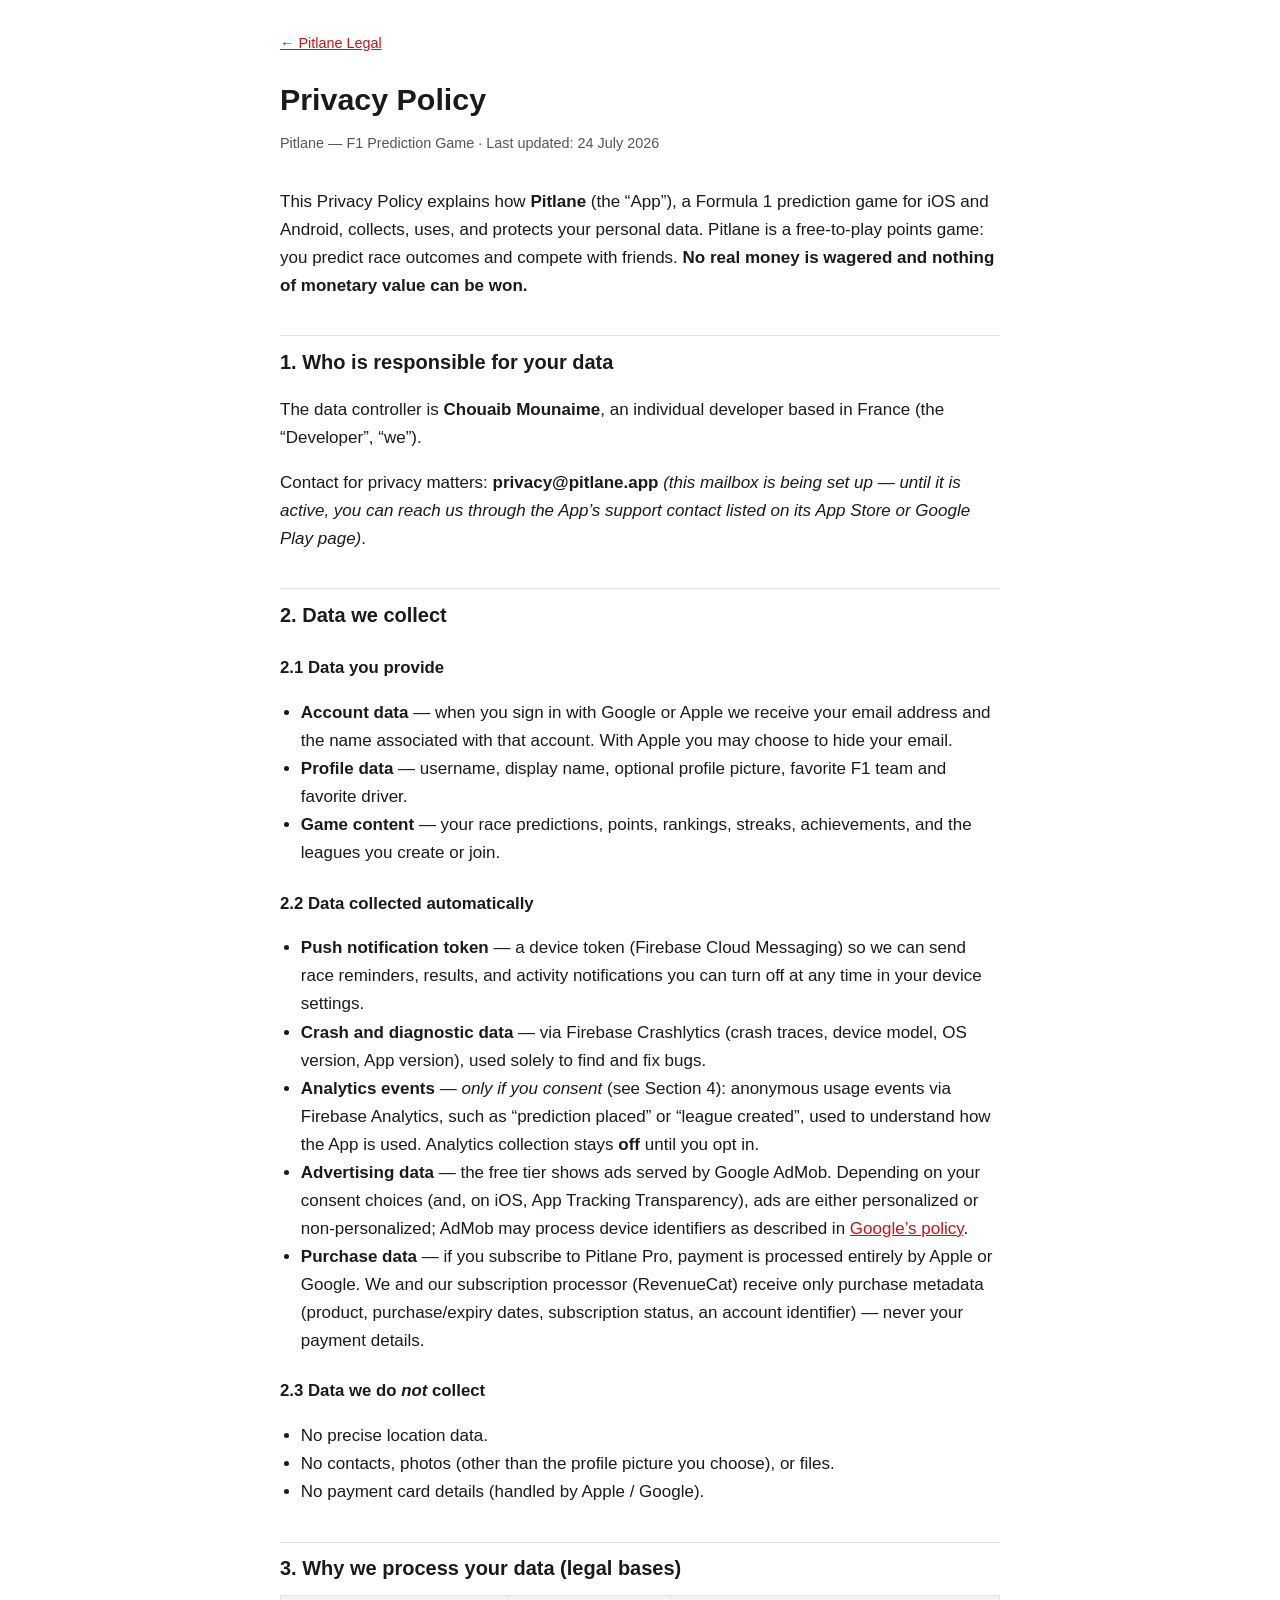
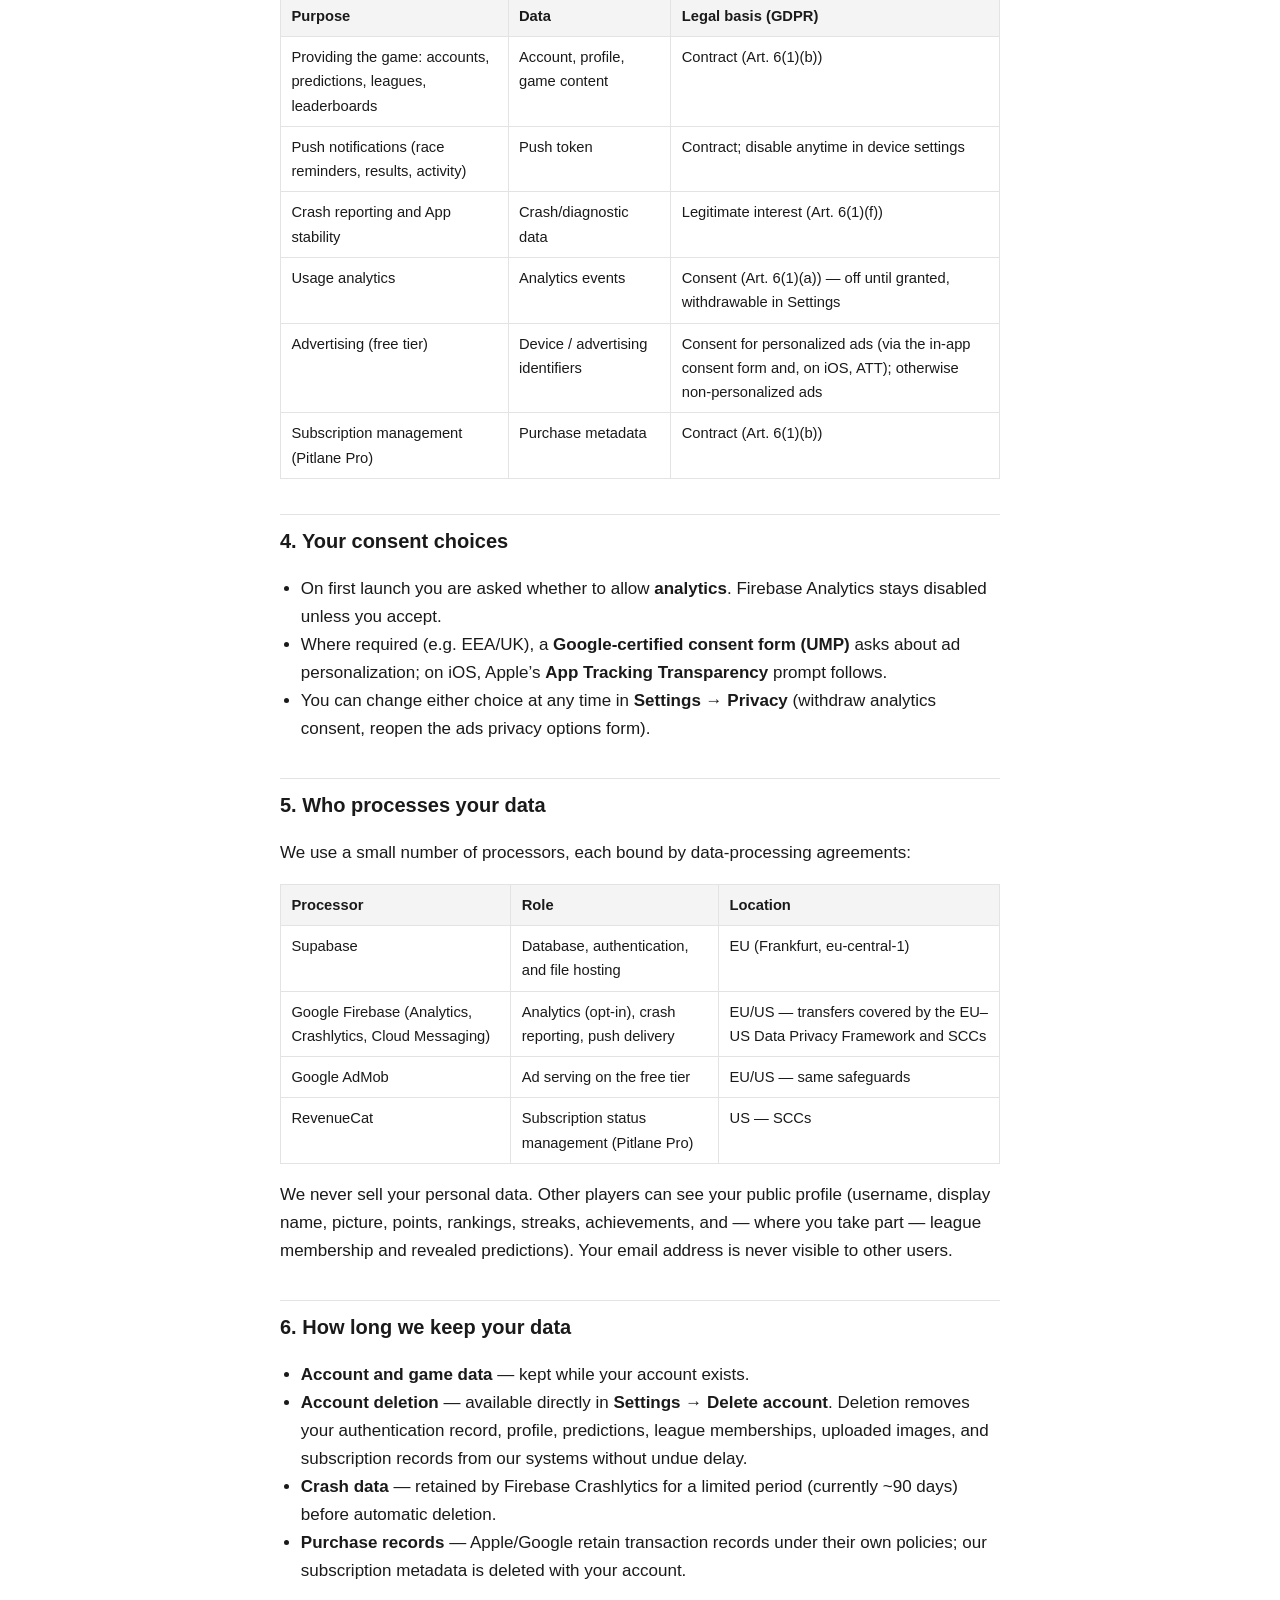
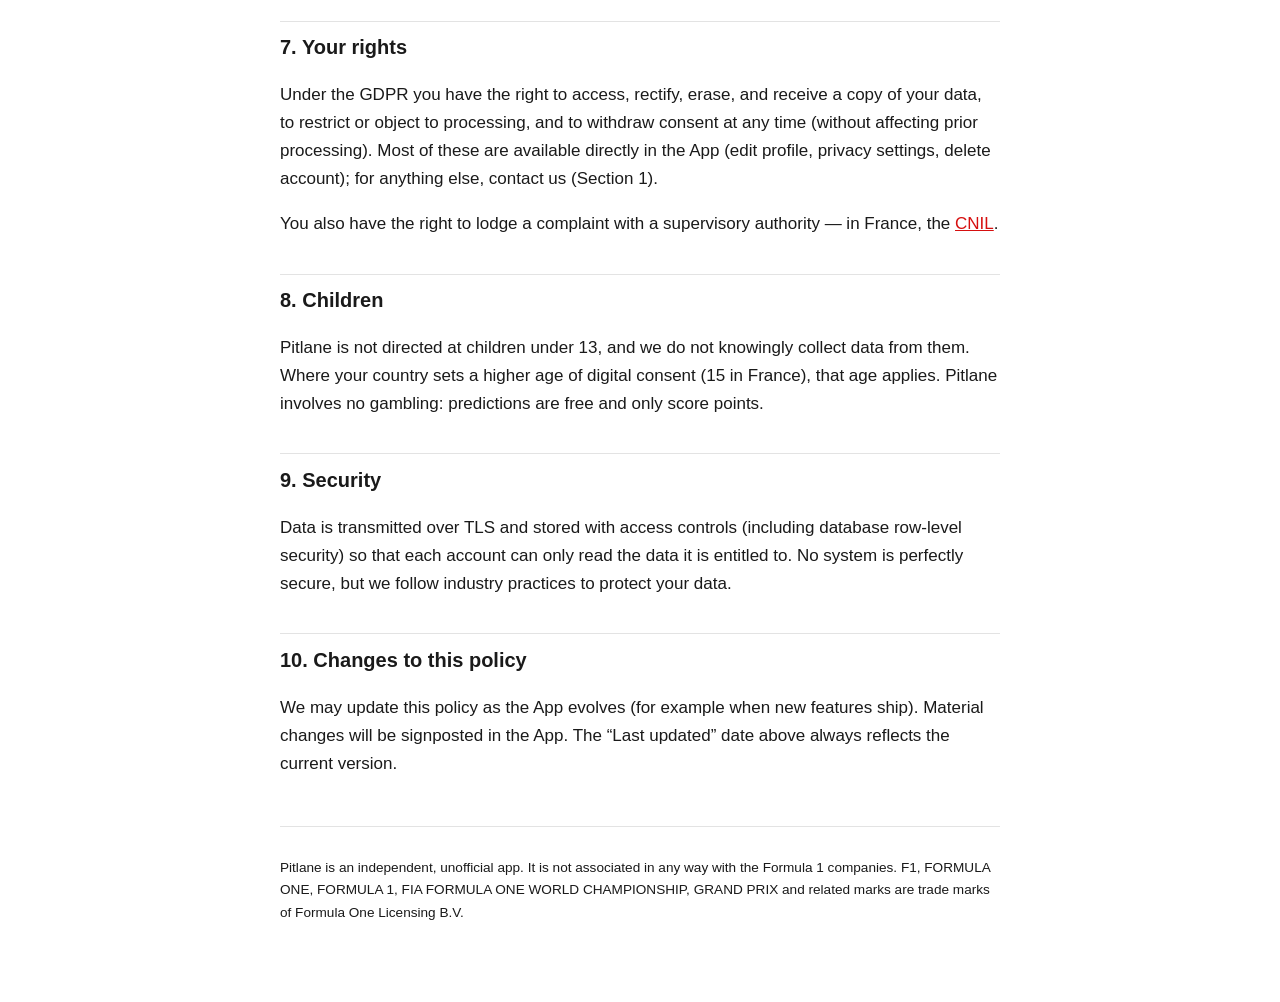
==== privacy.html @ a7b02ec5 "Pitlane legal documents — privacy policy + terms of service (draft for review) Drafted 2026-07-24 fr" ====
<!DOCTYPE html>
<html lang="en">
<head>
<meta charset="utf-8">
<meta name="viewport" content="width=device-width, initial-scale=1">
<meta name="color-scheme" content="light dark">
<title>Privacy Policy — Pitlane</title>
<link rel="stylesheet" href="style.css">
</head>
<body>
<nav class="crumbs"><a href="index.html">← Pitlane Legal</a></nav>

<h1>Privacy Policy</h1>
<p class="meta">Pitlane — F1 Prediction Game · Last updated: 24 July 2026</p>

<p>This Privacy Policy explains how <strong>Pitlane</strong> (the “App”), a Formula 1 prediction game for
iOS and Android, collects, uses, and protects your personal data. Pitlane is a free-to-play points game:
you predict race outcomes and compete with friends. <strong>No real money is wagered and nothing of
monetary value can be won.</strong></p>

<h2>1. Who is responsible for your data</h2>
<p>The data controller is <strong>Chouaib Mounaime</strong>, an individual developer based in France
(the “Developer”, “we”).</p>
<p>Contact for privacy matters: <strong>privacy@pitlane.app</strong>
<em>(this mailbox is being set up — until it is active, you can reach us through the App’s support
contact listed on its App Store or Google Play page)</em>.</p>

<h2>2. Data we collect</h2>
<h3>2.1 Data you provide</h3>
<ul>
  <li><strong>Account data</strong> — when you sign in with Google or Apple we receive your email address
      and the name associated with that account. With Apple you may choose to hide your email.</li>
  <li><strong>Profile data</strong> — username, display name, optional profile picture, favorite F1 team
      and favorite driver.</li>
  <li><strong>Game content</strong> — your race predictions, points, rankings, streaks, achievements, and
      the leagues you create or join.</li>
</ul>

<h3>2.2 Data collected automatically</h3>
<ul>
  <li><strong>Push notification token</strong> — a device token (Firebase Cloud Messaging) so we can send
      race reminders, results, and activity notifications you can turn off at any time in your device
      settings.</li>
  <li><strong>Crash and diagnostic data</strong> — via Firebase Crashlytics (crash traces, device model,
      OS version, App version), used solely to find and fix bugs.</li>
  <li><strong>Analytics events</strong> — <em>only if you consent</em> (see Section 4): anonymous usage
      events via Firebase Analytics, such as “prediction placed” or “league created”, used to understand
      how the App is used. Analytics collection stays <strong>off</strong> until you opt in.</li>
  <li><strong>Advertising data</strong> — the free tier shows ads served by Google AdMob. Depending on
      your consent choices (and, on iOS, App Tracking Transparency), ads are either personalized or
      non-personalized; AdMob may process device identifiers as described in
      <a href="https://policies.google.com/technologies/partner-sites" rel="noopener">Google’s policy</a>.</li>
  <li><strong>Purchase data</strong> — if you subscribe to Pitlane Pro, payment is processed entirely by
      Apple or Google. We and our subscription processor (RevenueCat) receive only purchase metadata
      (product, purchase/expiry dates, subscription status, an account identifier) — never your payment
      details.</li>
</ul>

<h3>2.3 Data we do <em>not</em> collect</h3>
<ul>
  <li>No precise location data.</li>
  <li>No contacts, photos (other than the profile picture you choose), or files.</li>
  <li>No payment card details (handled by Apple / Google).</li>
</ul>

<h2>3. Why we process your data (legal bases)</h2>
<table>
  <tr><th>Purpose</th><th>Data</th><th>Legal basis (GDPR)</th></tr>
  <tr><td>Providing the game: accounts, predictions, leagues, leaderboards</td>
      <td>Account, profile, game content</td>
      <td>Contract (Art. 6(1)(b))</td></tr>
  <tr><td>Push notifications (race reminders, results, activity)</td>
      <td>Push token</td>
      <td>Contract; disable anytime in device settings</td></tr>
  <tr><td>Crash reporting and App stability</td>
      <td>Crash/diagnostic data</td>
      <td>Legitimate interest (Art. 6(1)(f))</td></tr>
  <tr><td>Usage analytics</td>
      <td>Analytics events</td>
      <td>Consent (Art. 6(1)(a)) — off until granted, withdrawable in Settings</td></tr>
  <tr><td>Advertising (free tier)</td>
      <td>Device / advertising identifiers</td>
      <td>Consent for personalized ads (via the in-app consent form and, on iOS, ATT); otherwise
          non-personalized ads</td></tr>
  <tr><td>Subscription management (Pitlane Pro)</td>
      <td>Purchase metadata</td>
      <td>Contract (Art. 6(1)(b))</td></tr>
</table>

<h2>4. Your consent choices</h2>
<ul>
  <li>On first launch you are asked whether to allow <strong>analytics</strong>. Firebase Analytics stays
      disabled unless you accept.</li>
  <li>Where required (e.g. EEA/UK), a <strong>Google-certified consent form (UMP)</strong> asks about ad
      personalization; on iOS, Apple’s <strong>App Tracking Transparency</strong> prompt follows.</li>
  <li>You can change either choice at any time in <strong>Settings → Privacy</strong> (withdraw analytics
      consent, reopen the ads privacy options form).</li>
</ul>

<h2>5. Who processes your data</h2>
<p>We use a small number of processors, each bound by data-processing agreements:</p>
<table>
  <tr><th>Processor</th><th>Role</th><th>Location</th></tr>
  <tr><td>Supabase</td><td>Database, authentication, and file hosting</td>
      <td>EU (Frankfurt, eu-central-1)</td></tr>
  <tr><td>Google Firebase (Analytics, Crashlytics, Cloud Messaging)</td>
      <td>Analytics (opt-in), crash reporting, push delivery</td>
      <td>EU/US — transfers covered by the EU–US Data Privacy Framework and SCCs</td></tr>
  <tr><td>Google AdMob</td><td>Ad serving on the free tier</td>
      <td>EU/US — same safeguards</td></tr>
  <tr><td>RevenueCat</td><td>Subscription status management (Pitlane Pro)</td>
      <td>US — SCCs</td></tr>
</table>
<p>We never sell your personal data. Other players can see your public profile (username, display name,
picture, points, rankings, streaks, achievements, and — where you take part — league membership and
revealed predictions). Your email address is never visible to other users.</p>

<h2>6. How long we keep your data</h2>
<ul>
  <li><strong>Account and game data</strong> — kept while your account exists.</li>
  <li><strong>Account deletion</strong> — available directly in <strong>Settings → Delete account</strong>.
      Deletion removes your authentication record, profile, predictions, league memberships, uploaded
      images, and subscription records from our systems without undue delay.</li>
  <li><strong>Crash data</strong> — retained by Firebase Crashlytics for a limited period (currently ~90
      days) before automatic deletion.</li>
  <li><strong>Purchase records</strong> — Apple/Google retain transaction records under their own
      policies; our subscription metadata is deleted with your account.</li>
</ul>

<h2>7. Your rights</h2>
<p>Under the GDPR you have the right to access, rectify, erase, and receive a copy of your data, to
restrict or object to processing, and to withdraw consent at any time (without affecting prior
processing). Most of these are available directly in the App (edit profile, privacy settings, delete
account); for anything else, contact us (Section 1).</p>
<p>You also have the right to lodge a complaint with a supervisory authority — in France, the
<a href="https://www.cnil.fr" rel="noopener">CNIL</a>.</p>

<h2>8. Children</h2>
<p>Pitlane is not directed at children under 13, and we do not knowingly collect data from them. Where
your country sets a higher age of digital consent (15 in France), that age applies. Pitlane involves no
gambling: predictions are free and only score points.</p>

<h2>9. Security</h2>
<p>Data is transmitted over TLS and stored with access controls (including database row-level security)
so that each account can only read the data it is entitled to. No system is perfectly secure, but we
follow industry practices to protect your data.</p>

<h2>10. Changes to this policy</h2>
<p>We may update this policy as the App evolves (for example when new features ship). Material changes
will be signposted in the App. The “Last updated” date above always reflects the current version.</p>

<div class="footer">
  <p>Pitlane is an independent, unofficial app. It is not associated in any way with the Formula 1
  companies. F1, FORMULA ONE, FORMULA 1, FIA FORMULA ONE WORLD CHAMPIONSHIP, GRAND PRIX and related marks
  are trade marks of Formula One Licensing B.V.</p>
</div>
</body>
</html>
---- style.css ----
:root {
  --bg: #ffffff;
  --fg: #1a1a1a;
  --muted: #555;
  --accent: #d60f0f;
  --border: #e3e3e3;
  --note-bg: #fff8e6;
  --note-border: #e6c35c;
}
@media (prefers-color-scheme: dark) {
  :root {
    --bg: #121212;
    --fg: #eaeaea;
    --muted: #a0a0a0;
    --accent: #ff4d4d;
    --border: #2c2c2c;
    --note-bg: #2a2413;
    --note-border: #8a7433;
  }
}
* { box-sizing: border-box; }
body {
  margin: 0 auto;
  padding: 2rem 1.25rem 4rem;
  max-width: 760px;
  background: var(--bg);
  color: var(--fg);
  font-family: -apple-system, BlinkMacSystemFont, "Segoe UI", Roboto, Helvetica, Arial, sans-serif;
  line-height: 1.65;
  font-size: 17px;
}
h1 { font-size: 1.9rem; line-height: 1.25; margin: 0 0 0.25rem; }
h2 { font-size: 1.25rem; margin: 2.2rem 0 0.6rem; padding-top: 0.6rem; border-top: 1px solid var(--border); }
h3 { font-size: 1.05rem; margin: 1.4rem 0 0.4rem; }
p, li { color: var(--fg); }
.meta { color: var(--muted); font-size: 0.9rem; margin-bottom: 2rem; }
a { color: var(--accent); }
table { border-collapse: collapse; width: 100%; font-size: 0.92rem; display: block; overflow-x: auto; }
th, td { border: 1px solid var(--border); padding: 0.5rem 0.65rem; text-align: left; vertical-align: top; }
th { background: color-mix(in srgb, var(--border) 40%, transparent); }
.note {
  background: var(--note-bg);
  border: 1px solid var(--note-border);
  border-radius: 8px;
  padding: 0.75rem 1rem;
  font-size: 0.92rem;
}
.footer { margin-top: 3rem; padding-top: 1rem; border-top: 1px solid var(--border); color: var(--muted); font-size: 0.85rem; }
nav.crumbs { font-size: 0.9rem; margin-bottom: 1.5rem; }
ul { padding-left: 1.3rem; }
.home-links { list-style: none; padding: 0; }
.home-links li { margin: 0.8rem 0; }
.home-links a { font-size: 1.15rem; font-weight: 600; }
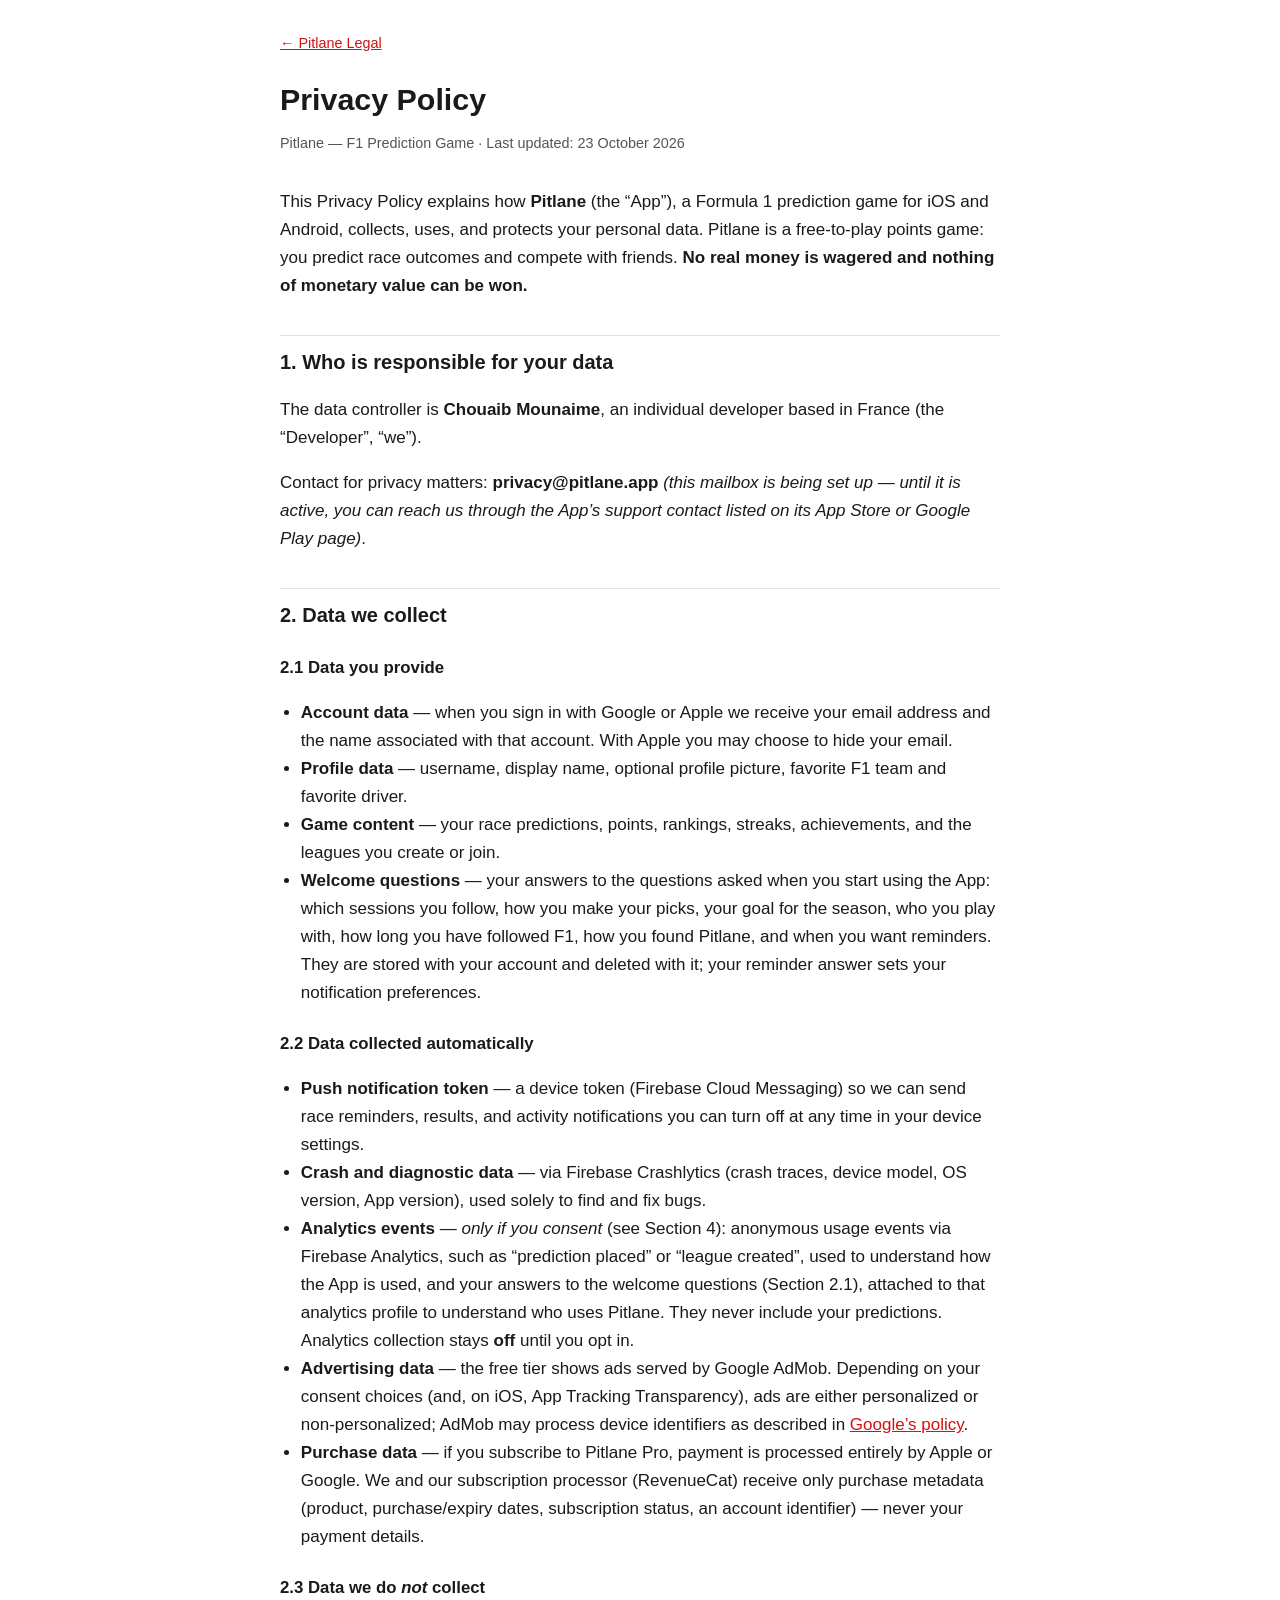
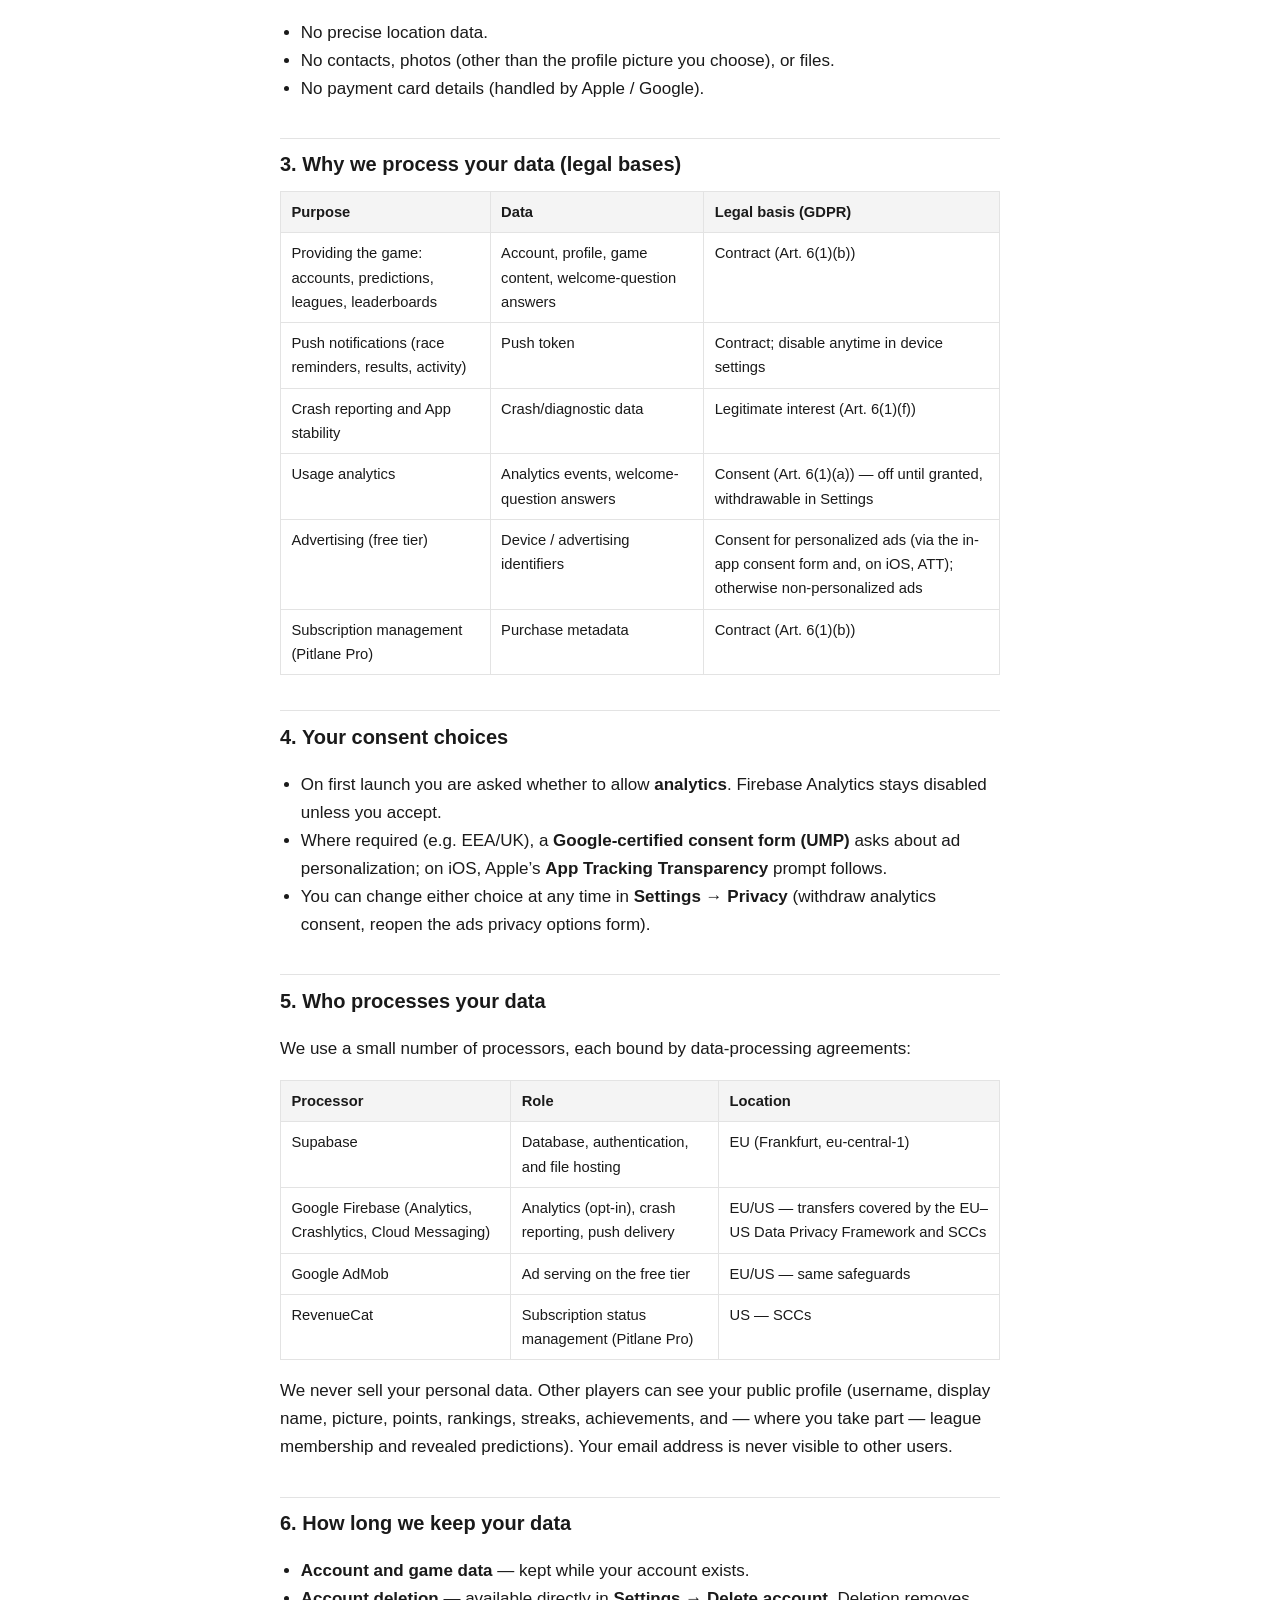
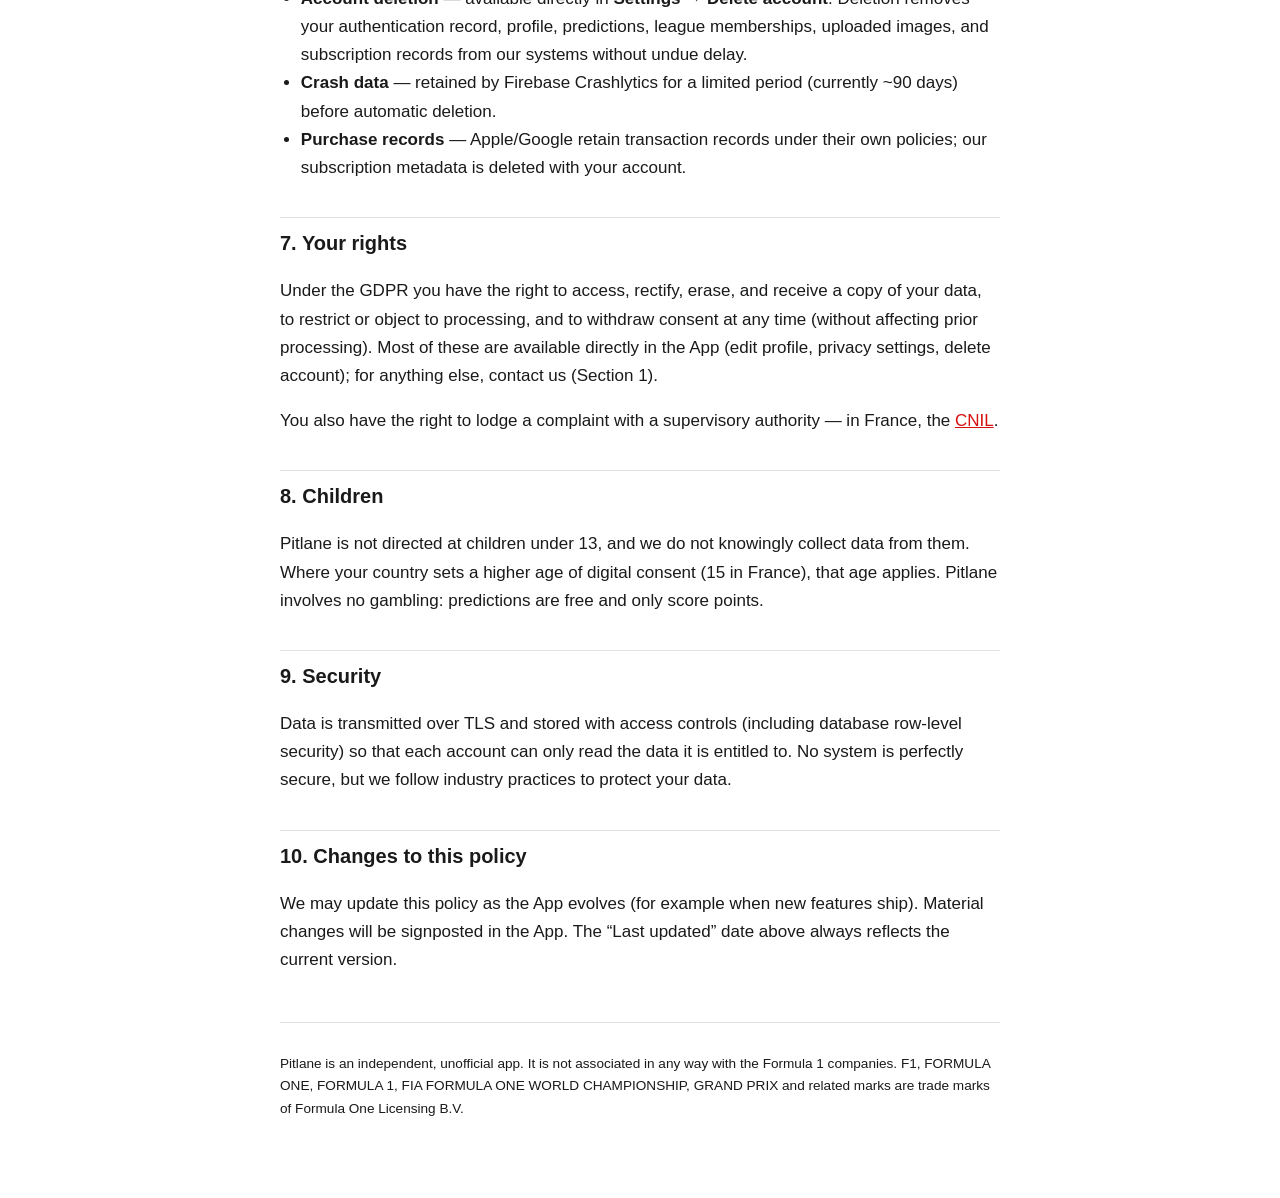
==== commit d1b3ec3f: "Privacy policy: name the welcome-question answers (Pitlane PIT-252) The app sends the seven answers " ====
--- a/privacy.html
+++ b/privacy.html
@@ -11,7 +11,7 @@
 <nav class="crumbs"><a href="index.html">← Pitlane Legal</a></nav>
 
 <h1>Privacy Policy</h1>
-<p class="meta">Pitlane — F1 Prediction Game · Last updated: 24 July 2026</p>
+<p class="meta">Pitlane — F1 Prediction Game · Last updated: 23 October 2026</p>
 
 <p>This Privacy Policy explains how <strong>Pitlane</strong> (the “App”), a Formula 1 prediction game for
 iOS and Android, collects, uses, and protects your personal data. Pitlane is a free-to-play points game:
@@ -34,6 +34,11 @@
       and favorite driver.</li>
   <li><strong>Game content</strong> — your race predictions, points, rankings, streaks, achievements, and
       the leagues you create or join.</li>
+  <li><strong>Welcome questions</strong> — your answers to the questions asked when you start using the
+      App: which sessions you follow, how you make your picks, your goal for the season, who you play
+      with, how long you have followed F1, how you found Pitlane, and when you want reminders. They are
+      stored with your account and deleted with it; your reminder answer sets your notification
+      preferences.</li>
 </ul>
 
 <h3>2.2 Data collected automatically</h3>
@@ -45,7 +50,9 @@
       OS version, App version), used solely to find and fix bugs.</li>
   <li><strong>Analytics events</strong> — <em>only if you consent</em> (see Section 4): anonymous usage
       events via Firebase Analytics, such as “prediction placed” or “league created”, used to understand
-      how the App is used. Analytics collection stays <strong>off</strong> until you opt in.</li>
+      how the App is used, and your answers to the welcome questions (Section 2.1), attached to that
+      analytics profile to understand who uses Pitlane. They never include your predictions. Analytics
+      collection stays <strong>off</strong> until you opt in.</li>
   <li><strong>Advertising data</strong> — the free tier shows ads served by Google AdMob. Depending on
       your consent choices (and, on iOS, App Tracking Transparency), ads are either personalized or
       non-personalized; AdMob may process device identifiers as described in
@@ -67,7 +74,7 @@
 <table>
   <tr><th>Purpose</th><th>Data</th><th>Legal basis (GDPR)</th></tr>
   <tr><td>Providing the game: accounts, predictions, leagues, leaderboards</td>
-      <td>Account, profile, game content</td>
+      <td>Account, profile, game content, welcome-question answers</td>
       <td>Contract (Art. 6(1)(b))</td></tr>
   <tr><td>Push notifications (race reminders, results, activity)</td>
       <td>Push token</td>
@@ -76,7 +83,7 @@
       <td>Crash/diagnostic data</td>
       <td>Legitimate interest (Art. 6(1)(f))</td></tr>
   <tr><td>Usage analytics</td>
-      <td>Analytics events</td>
+      <td>Analytics events, welcome-question answers</td>
       <td>Consent (Art. 6(1)(a)) — off until granted, withdrawable in Settings</td></tr>
   <tr><td>Advertising (free tier)</td>
       <td>Device / advertising identifiers</td>
